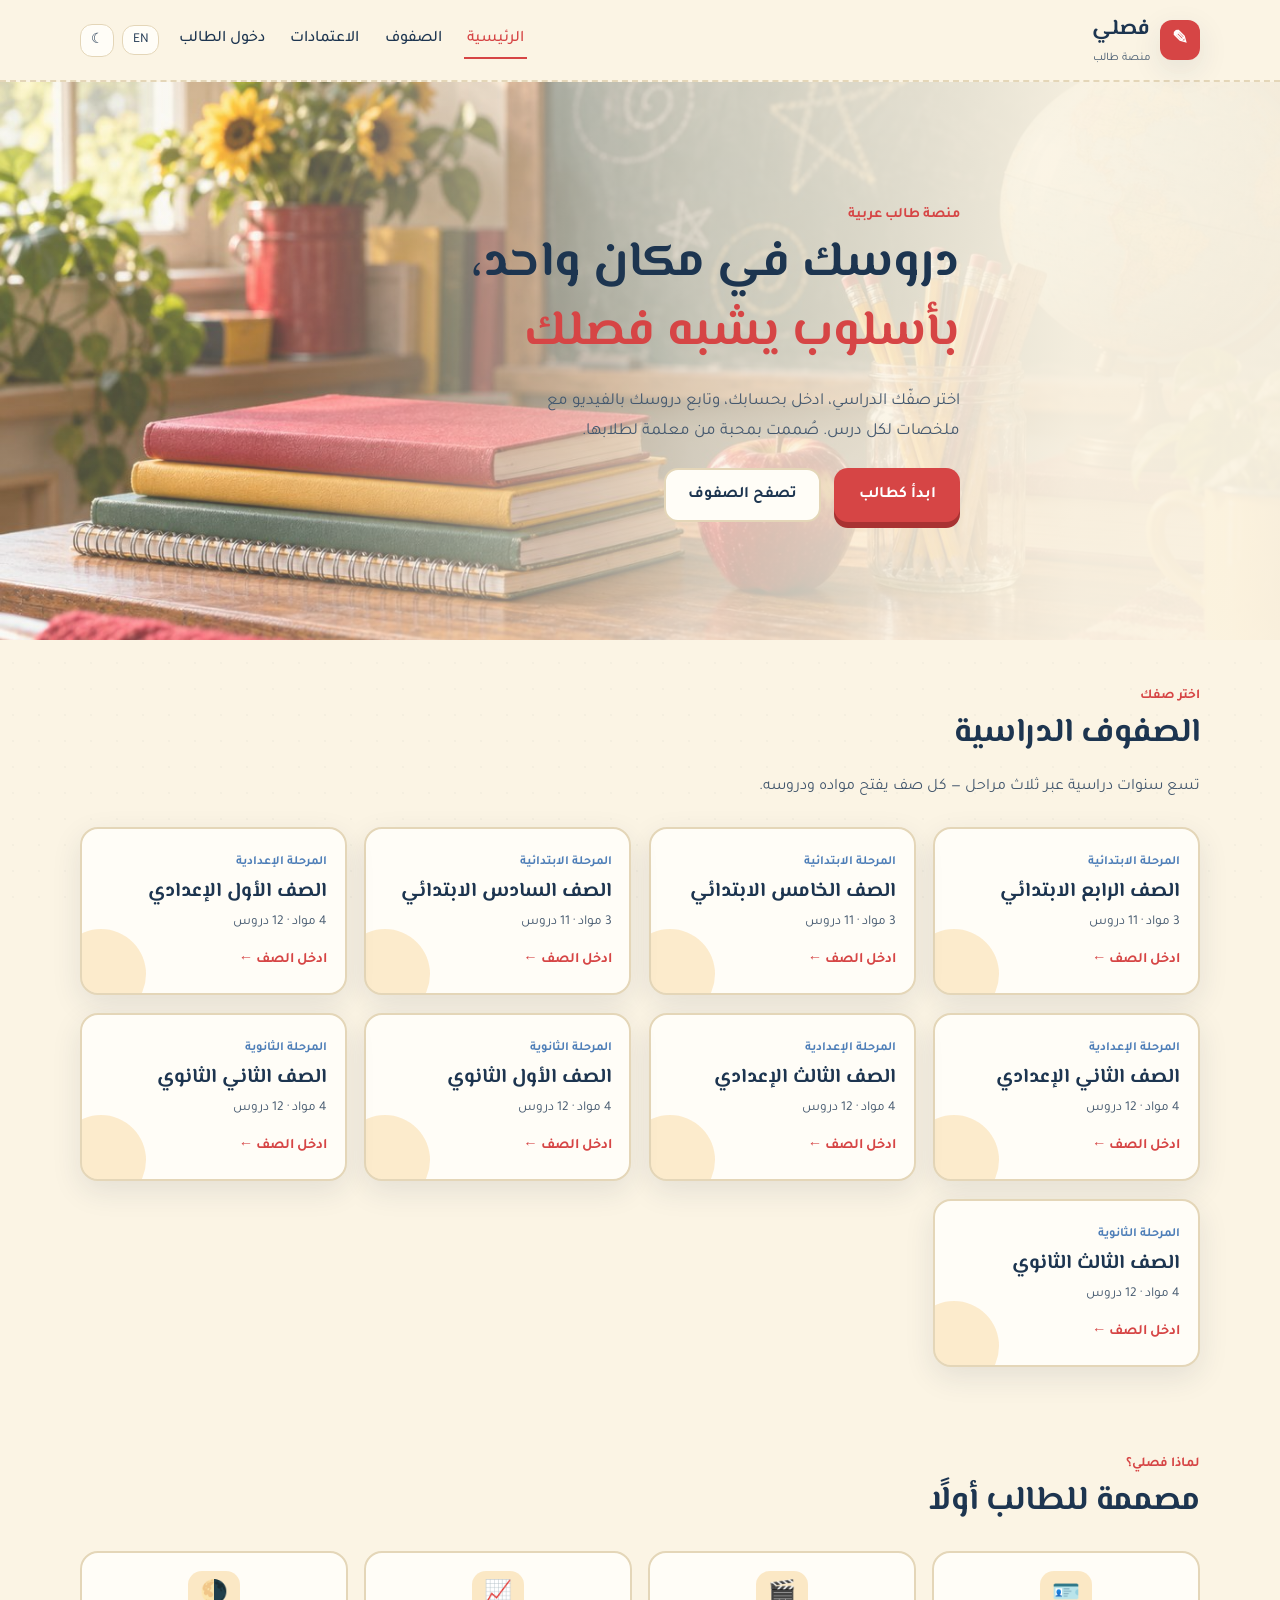
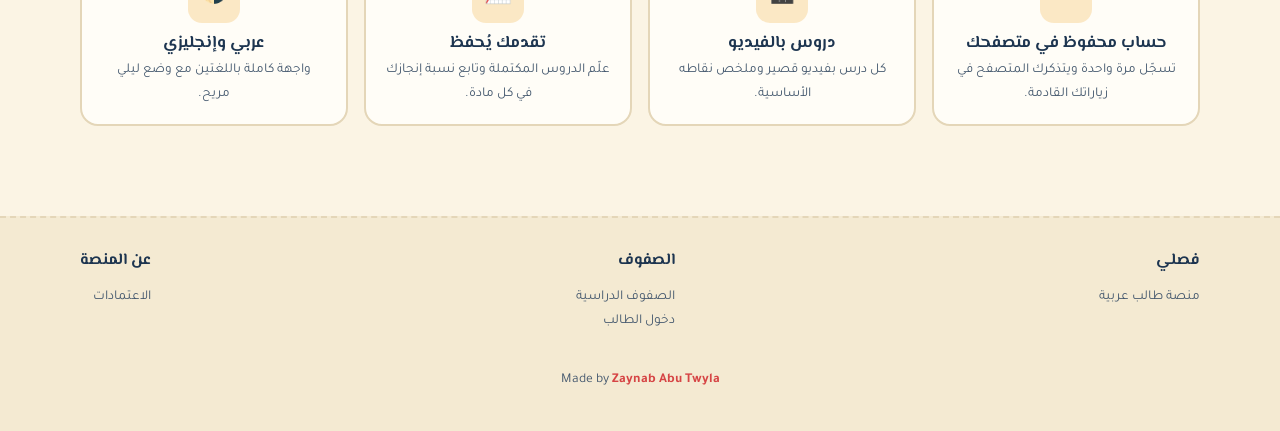
==== class.html @ 714e20f6 "Import site files" ====
<!DOCTYPE html>
<html lang="ar" dir="rtl">
<head>
<meta charset="UTF-8">
<meta name="viewport" content="width=device-width, initial-scale=1.0">
<title data-ar="المادة — فصلي" data-en="Subject — Fasli">المادة — فصلي</title>
<link rel="stylesheet" href="assets/fonts/fonts.css">
<link rel="stylesheet" href="assets/css/style.css">
</head>
<body data-page="class" data-active="grades">
<header id="site-header" class="site-header"></header>
<main class="wrap section">
  <a id="back-link" href="dashboard.html"></a>
  <div class="section-head" style="margin-top:1rem">
    <h2 id="class-title"></h2>
    <p id="class-sub"></p>
  </div>
  <div class="lesson-list" id="lesson-list"></div>
</main>
<footer id="site-footer" class="site-footer"></footer>
<script src="assets/js/data.js"></script>
<script src="assets/js/i18n.js"></script>
<script src="assets/js/app.js"></script>
</body>
</html>
---- assets/fonts/fonts.css ----
@font-face {
  font-family: 'El Messiri';
  font-style: normal;
  font-weight: 500;
  font-display: swap;
  src: url(elmessiri-500-arabic.woff2) format('woff2');
  unicode-range: U+0600-06FF, U+0750-077F, U+0870-0891, U+0897-08E1, U+08E3-08FF, U+200C-200E, U+2010-2011, U+204F, U+2E41, U+FB50-FDFF, U+FE70-FE74, U+FE76-FEFC, U+102E0-102FB, U+10E60-10E7E, U+10EC2-10EC7, U+10EC9-10EEE, U+10EF0-10EFF, U+1EE00-1EE03, U+1EE05-1EE1F, U+1EE21-1EE22, U+1EE24, U+1EE27, U+1EE29-1EE32, U+1EE34-1EE37, U+1EE39, U+1EE3B, U+1EE42, U+1EE47, U+1EE49, U+1EE4B, U+1EE4D-1EE4F, U+1EE51-1EE52, U+1EE54, U+1EE57, U+1EE59, U+1EE5B, U+1EE5D, U+1EE5F, U+1EE61-1EE62, U+1EE64, U+1EE67-1EE6A, U+1EE6C-1EE72, U+1EE74-1EE77, U+1EE79-1EE7C, U+1EE7E, U+1EE80-1EE89, U+1EE8B-1EE9B, U+1EEA1-1EEA3, U+1EEA5-1EEA9, U+1EEAB-1EEBB, U+1EEF0-1EEF1;
}

@font-face {
  font-family: 'El Messiri';
  font-style: normal;
  font-weight: 500;
  font-display: swap;
  src: url(elmessiri-500-latin-ext.woff2) format('woff2');
  unicode-range: U+0100-02BA, U+02BD-02C5, U+02C7-02CC, U+02CE-02D7, U+02DD-02FF, U+0304, U+0308, U+0329, U+1D00-1DBF, U+1E00-1E9F, U+1EF2-1EFF, U+2020, U+20A0-20AB, U+20AD-20C4, U+2113, U+2C60-2C7F, U+A720-A7FF;
}

@font-face {
  font-family: 'El Messiri';
  font-style: normal;
  font-weight: 500;
  font-display: swap;
  src: url(elmessiri-500-latin.woff2) format('woff2');
  unicode-range: U+0000-00FF, U+0131, U+0152-0153, U+02BB-02BC, U+02C6, U+02DA, U+02DC, U+0304, U+0308, U+0329, U+2000-206F, U+20AC, U+2122, U+2191, U+2193, U+2212, U+2215, U+FEFF, U+FFFD;
}

@font-face {
  font-family: 'El Messiri';
  font-style: normal;
  font-weight: 600;
  font-display: swap;
  src: url(elmessiri-600-arabic.woff2) format('woff2');
  unicode-range: U+0600-06FF, U+0750-077F, U+0870-0891, U+0897-08E1, U+08E3-08FF, U+200C-200E, U+2010-2011, U+204F, U+2E41, U+FB50-FDFF, U+FE70-FE74, U+FE76-FEFC, U+102E0-102FB, U+10E60-10E7E, U+10EC2-10EC7, U+10EC9-10EEE, U+10EF0-10EFF, U+1EE00-1EE03, U+1EE05-1EE1F, U+1EE21-1EE22, U+1EE24, U+1EE27, U+1EE29-1EE32, U+1EE34-1EE37, U+1EE39, U+1EE3B, U+1EE42, U+1EE47, U+1EE49, U+1EE4B, U+1EE4D-1EE4F, U+1EE51-1EE52, U+1EE54, U+1EE57, U+1EE59, U+1EE5B, U+1EE5D, U+1EE5F, U+1EE61-1EE62, U+1EE64, U+1EE67-1EE6A, U+1EE6C-1EE72, U+1EE74-1EE77, U+1EE79-1EE7C, U+1EE7E, U+1EE80-1EE89, U+1EE8B-1EE9B, U+1EEA1-1EEA3, U+1EEA5-1EEA9, U+1EEAB-1EEBB, U+1EEF0-1EEF1;
}

@font-face {
  font-family: 'El Messiri';
  font-style: normal;
  font-weight: 600;
  font-display: swap;
  src: url(elmessiri-600-latin-ext.woff2) format('woff2');
  unicode-range: U+0100-02BA, U+02BD-02C5, U+02C7-02CC, U+02CE-02D7, U+02DD-02FF, U+0304, U+0308, U+0329, U+1D00-1DBF, U+1E00-1E9F, U+1EF2-1EFF, U+2020, U+20A0-20AB, U+20AD-20C4, U+2113, U+2C60-2C7F, U+A720-A7FF;
}

@font-face {
  font-family: 'El Messiri';
  font-style: normal;
  font-weight: 600;
  font-display: swap;
  src: url(elmessiri-600-latin.woff2) format('woff2');
  unicode-range: U+0000-00FF, U+0131, U+0152-0153, U+02BB-02BC, U+02C6, U+02DA, U+02DC, U+0304, U+0308, U+0329, U+2000-206F, U+20AC, U+2122, U+2191, U+2193, U+2212, U+2215, U+FEFF, U+FFFD;
}

@font-face {
  font-family: 'El Messiri';
  font-style: normal;
  font-weight: 700;
  font-display: swap;
  src: url(elmessiri-700-arabic.woff2) format('woff2');
  unicode-range: U+0600-06FF, U+0750-077F, U+0870-0891, U+0897-08E1, U+08E3-08FF, U+200C-200E, U+2010-2011, U+204F, U+2E41, U+FB50-FDFF, U+FE70-FE74, U+FE76-FEFC, U+102E0-102FB, U+10E60-10E7E, U+10EC2-10EC7, U+10EC9-10EEE, U+10EF0-10EFF, U+1EE00-1EE03, U+1EE05-1EE1F, U+1EE21-1EE22, U+1EE24, U+1EE27, U+1EE29-1EE32, U+1EE34-1EE37, U+1EE39, U+1EE3B, U+1EE42, U+1EE47, U+1EE49, U+1EE4B, U+1EE4D-1EE4F, U+1EE51-1EE52, U+1EE54, U+1EE57, U+1EE59, U+1EE5B, U+1EE5D, U+1EE5F, U+1EE61-1EE62, U+1EE64, U+1EE67-1EE6A, U+1EE6C-1EE72, U+1EE74-1EE77, U+1EE79-1EE7C, U+1EE7E, U+1EE80-1EE89, U+1EE8B-1EE9B, U+1EEA1-1EEA3, U+1EEA5-1EEA9, U+1EEAB-1EEBB, U+1EEF0-1EEF1;
}

@font-face {
  font-family: 'El Messiri';
  font-style: normal;
  font-weight: 700;
  font-display: swap;
  src: url(elmessiri-700-latin-ext.woff2) format('woff2');
  unicode-range: U+0100-02BA, U+02BD-02C5, U+02C7-02CC, U+02CE-02D7, U+02DD-02FF, U+0304, U+0308, U+0329, U+1D00-1DBF, U+1E00-1E9F, U+1EF2-1EFF, U+2020, U+20A0-20AB, U+20AD-20C4, U+2113, U+2C60-2C7F, U+A720-A7FF;
}

@font-face {
  font-family: 'El Messiri';
  font-style: normal;
  font-weight: 700;
  font-display: swap;
  src: url(elmessiri-700-latin.woff2) format('woff2');
  unicode-range: U+0000-00FF, U+0131, U+0152-0153, U+02BB-02BC, U+02C6, U+02DA, U+02DC, U+0304, U+0308, U+0329, U+2000-206F, U+20AC, U+2122, U+2191, U+2193, U+2212, U+2215, U+FEFF, U+FFFD;
}

@font-face {
  font-family: 'Tajawal';
  font-style: normal;
  font-weight: 400;
  font-display: swap;
  src: url(tajawal-400-arabic.woff2) format('woff2');
  unicode-range: U+0600-06FF, U+0750-077F, U+0870-0891, U+0897-08E1, U+08E3-08FF, U+200C-200E, U+2010-2011, U+204F, U+2E41, U+FB50-FDFF, U+FE70-FE74, U+FE76-FEFC, U+102E0-102FB, U+10E60-10E7E, U+10EC2-10EC7, U+10EC9-10EEE, U+10EF0-10EFF, U+1EE00-1EE03, U+1EE05-1EE1F, U+1EE21-1EE22, U+1EE24, U+1EE27, U+1EE29-1EE32, U+1EE34-1EE37, U+1EE39, U+1EE3B, U+1EE42, U+1EE47, U+1EE49, U+1EE4B, U+1EE4D-1EE4F, U+1EE51-1EE52, U+1EE54, U+1EE57, U+1EE59, U+1EE5B, U+1EE5D, U+1EE5F, U+1EE61-1EE62, U+1EE64, U+1EE67-1EE6A, U+1EE6C-1EE72, U+1EE74-1EE77, U+1EE79-1EE7C, U+1EE7E, U+1EE80-1EE89, U+1EE8B-1EE9B, U+1EEA1-1EEA3, U+1EEA5-1EEA9, U+1EEAB-1EEBB, U+1EEF0-1EEF1;
}

@font-face {
  font-family: 'Tajawal';
  font-style: normal;
  font-weight: 400;
  font-display: swap;
  src: url(tajawal-400-latin.woff2) format('woff2');
  unicode-range: U+0000-00FF, U+0131, U+0152-0153, U+02BB-02BC, U+02C6, U+02DA, U+02DC, U+0304, U+0308, U+0329, U+2000-206F, U+20AC, U+2122, U+2191, U+2193, U+2212, U+2215, U+FEFF, U+FFFD;
}

@font-face {
  font-family: 'Tajawal';
  font-style: normal;
  font-weight: 500;
  font-display: swap;
  src: url(tajawal-500-arabic.woff2) format('woff2');
  unicode-range: U+0600-06FF, U+0750-077F, U+0870-0891, U+0897-08E1, U+08E3-08FF, U+200C-200E, U+2010-2011, U+204F, U+2E41, U+FB50-FDFF, U+FE70-FE74, U+FE76-FEFC, U+102E0-102FB, U+10E60-10E7E, U+10EC2-10EC7, U+10EC9-10EEE, U+10EF0-10EFF, U+1EE00-1EE03, U+1EE05-1EE1F, U+1EE21-1EE22, U+1EE24, U+1EE27, U+1EE29-1EE32, U+1EE34-1EE37, U+1EE39, U+1EE3B, U+1EE42, U+1EE47, U+1EE49, U+1EE4B, U+1EE4D-1EE4F, U+1EE51-1EE52, U+1EE54, U+1EE57, U+1EE59, U+1EE5B, U+1EE5D, U+1EE5F, U+1EE61-1EE62, U+1EE64, U+1EE67-1EE6A, U+1EE6C-1EE72, U+1EE74-1EE77, U+1EE79-1EE7C, U+1EE7E, U+1EE80-1EE89, U+1EE8B-1EE9B, U+1EEA1-1EEA3, U+1EEA5-1EEA9, U+1EEAB-1EEBB, U+1EEF0-1EEF1;
}

@font-face {
  font-family: 'Tajawal';
  font-style: normal;
  font-weight: 500;
  font-display: swap;
  src: url(tajawal-500-latin.woff2) format('woff2');
  unicode-range: U+0000-00FF, U+0131, U+0152-0153, U+02BB-02BC, U+02C6, U+02DA, U+02DC, U+0304, U+0308, U+0329, U+2000-206F, U+20AC, U+2122, U+2191, U+2193, U+2212, U+2215, U+FEFF, U+FFFD;
}

@font-face {
  font-family: 'Tajawal';
  font-style: normal;
  font-weight: 700;
  font-display: swap;
  src: url(tajawal-700-arabic.woff2) format('woff2');
  unicode-range: U+0600-06FF, U+0750-077F, U+0870-0891, U+0897-08E1, U+08E3-08FF, U+200C-200E, U+2010-2011, U+204F, U+2E41, U+FB50-FDFF, U+FE70-FE74, U+FE76-FEFC, U+102E0-102FB, U+10E60-10E7E, U+10EC2-10EC7, U+10EC9-10EEE, U+10EF0-10EFF, U+1EE00-1EE03, U+1EE05-1EE1F, U+1EE21-1EE22, U+1EE24, U+1EE27, U+1EE29-1EE32, U+1EE34-1EE37, U+1EE39, U+1EE3B, U+1EE42, U+1EE47, U+1EE49, U+1EE4B, U+1EE4D-1EE4F, U+1EE51-1EE52, U+1EE54, U+1EE57, U+1EE59, U+1EE5B, U+1EE5D, U+1EE5F, U+1EE61-1EE62, U+1EE64, U+1EE67-1EE6A, U+1EE6C-1EE72, U+1EE74-1EE77, U+1EE79-1EE7C, U+1EE7E, U+1EE80-1EE89, U+1EE8B-1EE9B, U+1EEA1-1EEA3, U+1EEA5-1EEA9, U+1EEAB-1EEBB, U+1EEF0-1EEF1;
}

@font-face {
  font-family: 'Tajawal';
  font-style: normal;
  font-weight: 700;
  font-display: swap;
  src: url(tajawal-700-latin.woff2) format('woff2');
  unicode-range: U+0000-00FF, U+0131, U+0152-0153, U+02BB-02BC, U+02C6, U+02DA, U+02DC, U+0304, U+0308, U+0329, U+2000-206F, U+20AC, U+2122, U+2191, U+2193, U+2212, U+2215, U+FEFF, U+FFFD;
}
---- assets/css/style.css ----
/* فصلي — منصة الطالب | Fasli student platform — classroom notebook design */
:root{
  --paper:#fbf4e4; --paper2:#f4ead2; --card:#fffdf7; --ink:#1d3550; --ink-soft:#44586e;
  --navy:#16324f; --red:#d64545; --mustard:#f0a832; --sky:#4f7fb8; --line:#e4d6b8;
  --shadow:0 10px 30px rgba(29,53,80,.10); --radius:18px;
  --font-head:'El Messiri',serif; --font-body:'Tajawal',sans-serif;
}
[data-theme=dark]{
  --paper:#122336; --paper2:#0e1d2c; --card:#18304a; --ink:#f2e9d8; --ink-soft:#b9c6d4;
  --navy:#0b1a29; --red:#ff7b6b; --mustard:#f6c460; --sky:#7fb0e6; --line:#2a4763;
  --shadow:0 12px 34px rgba(0,0,0,.45);
}
*{box-sizing:border-box;min-width:0}
html{scroll-behavior:smooth}
body{margin:0;font-family:var(--font-body);background:var(--paper);color:var(--ink);line-height:1.75;transition:background .3s,color .3s}
body::before{content:"";position:fixed;inset:0;pointer-events:none;opacity:.5;
  background-image:radial-gradient(rgba(29,53,80,.05) 1px,transparent 1px);background-size:26px 26px}
[data-theme=dark] body::before{background-image:radial-gradient(rgba(255,255,255,.05) 1px,transparent 1px)}
h1,h2,h3,h4{font-family:var(--font-head);line-height:1.4;margin:0 0 .4em}
a{color:var(--sky);text-decoration:none}
img{max-width:100%;height:auto;display:block}
.wrap{width:min(1120px,92%);margin-inline:auto}
.skip{position:absolute;inset-inline-start:-999px}

/* شريط توضيحي */
.demo-ribbon{background:var(--navy);color:#f7e9c8;font-size:.82rem;text-align:center;padding:.35rem .8rem;position:relative;z-index:5}
[data-theme=dark] .demo-ribbon{background:#08141f}

/* الترويسة */
.site-header{position:sticky;top:0;z-index:20;background:color-mix(in srgb,var(--paper) 88%,transparent);backdrop-filter:blur(10px);border-bottom:2px dashed var(--line)}
.header-in{display:flex;align-items:center;gap:1rem;padding:.7rem 0}
.brand{display:flex;align-items:center;gap:.6rem;font-family:var(--font-head);font-weight:700;font-size:1.35rem;color:var(--ink)}
.brand .mark{width:40px;height:40px;border-radius:12px;background:var(--red);display:grid;place-items:center;color:#fff;font-size:1.2rem;box-shadow:var(--shadow)}
.brand small{display:block;font-family:var(--font-body);font-weight:400;font-size:.72rem;color:var(--ink-soft)}
.main-nav{display:flex;gap:1.2rem;margin-inline-start:auto;align-items:center}
.main-nav a{color:var(--ink);font-weight:500;padding:.25rem .2rem;border-bottom:2px solid transparent}
.main-nav a[aria-current],.main-nav a:hover{border-color:var(--red);color:var(--red)}
.header-tools{display:flex;gap:.5rem;align-items:center}
.icon-btn,.lang-btn{border:1.5px solid var(--line);background:var(--card);color:var(--ink);border-radius:12px;padding:.35rem .6rem;font-family:var(--font-body);font-size:.85rem;cursor:pointer;display:inline-flex;align-items:center;gap:.3rem}
.icon-btn:hover,.lang-btn:hover{border-color:var(--red)}
.burger{display:none}
@media (max-width:840px){
  .burger{display:inline-flex;margin-inline-start:auto}
  .main-nav{display:none;position:absolute;top:100%;inset-inline:0;background:var(--card);flex-direction:column;align-items:stretch;padding:1rem 5%;gap:.4rem;border-bottom:2px dashed var(--line)}
  body.nav-open .main-nav{display:flex}
}

/* البطل */
:root{--hero-scrim:linear-gradient(to left,rgba(251,244,228,.96) 16%,rgba(251,244,228,.74) 46%,rgba(251,244,228,.26) 80%)}
html[dir=ltr]{--hero-scrim:linear-gradient(to right,rgba(251,244,228,.96) 16%,rgba(251,244,228,.74) 46%,rgba(251,244,228,.26) 80%)}
html[data-theme=dark]{--hero-scrim:linear-gradient(to left,rgba(18,35,54,.96) 16%,rgba(18,35,54,.78) 46%,rgba(18,35,54,.34) 80%)}
html[data-theme=dark][dir=ltr]{--hero-scrim:linear-gradient(to right,rgba(18,35,54,.96) 16%,rgba(18,35,54,.78) 46%,rgba(18,35,54,.34) 80%)}
@media (max-width:700px){
  :root,html[dir=ltr]{--hero-scrim:linear-gradient(rgba(251,244,228,.92),rgba(251,244,228,.84))}
  html[data-theme=dark],html[data-theme=dark][dir=ltr]{--hero-scrim:linear-gradient(rgba(18,35,54,.92),rgba(18,35,54,.85))}
}
.hero{position:relative;overflow:hidden;display:flex;align-items:center;min-height:clamp(400px,62vh,580px);
  background-image:var(--hero-scrim),url('../img/hero.jpg');background-size:cover,cover;background-position:center,center 34%;background-repeat:no-repeat}
.hero-inner{max-width:640px;padding:3.6rem 0}
.hero .kicker{color:var(--red);font-weight:700;font-size:.9rem}
.hero h1{font-size:clamp(1.9rem,4.6vw,3.1rem)}
.hero h1 em{font-style:normal;color:var(--red);position:relative}
.hero h1 em::after{content:"";position:absolute;inset-inline:0;bottom:.06em;height:.28em;background:color-mix(in srgb,var(--mustard) 55%,transparent);z-index:-1;border-radius:3px}
.hero p.lead{color:var(--ink-soft);font-size:1.06rem;max-width:52ch}
.cta-row{display:flex;gap:.8rem;flex-wrap:wrap;margin-top:1.3rem}
.btn{display:inline-flex;align-items:center;gap:.5rem;border-radius:14px;padding:.7rem 1.4rem;font-family:var(--font-body);font-weight:700;font-size:1rem;border:2px solid transparent;cursor:pointer;transition:transform .15s}
.btn:hover{transform:translateY(-2px)}
.btn-primary{background:var(--red);color:#fff;box-shadow:0 6px 0 #a83232}
[data-theme=dark] .btn-primary{box-shadow:0 6px 0 #8f2b22}
.btn-primary:active{transform:translateY(2px);box-shadow:0 2px 0 #a83232}
.btn-ghost{background:var(--card);color:var(--ink);border-color:var(--line)}
.btn-ghost:hover{border-color:var(--sky)}

/* أقسام */
.section{padding:2.6rem 0}
.section-head{max-width:60ch;margin-bottom:1.6rem}
.section-head .kicker{color:var(--red);font-weight:700;font-size:.85rem}
.section-head h2{font-size:clamp(1.5rem,3vw,2.1rem)}
.section-head p{color:var(--ink-soft)}

/* بطاقات المراحل والصفوف */
.grade-grid{display:grid;grid-template-columns:repeat(auto-fill,minmax(230px,1fr));gap:1.1rem}
.grade-card{background:var(--card);border:2px solid var(--line);border-radius:var(--radius);padding:1.2rem 1.1rem;box-shadow:var(--shadow);position:relative;overflow:hidden;transition:transform .15s,border-color .15s;color:var(--ink)}
.grade-card:hover{transform:translateY(-4px) rotate(-.4deg);border-color:var(--mustard)}
.grade-card .stage{font-size:.78rem;color:var(--sky);font-weight:700}
.grade-card h3{font-size:1.25rem;margin:.15rem 0 .3rem}
.grade-card p{font-size:.85rem;color:var(--ink-soft);margin:0 0 .7rem}
.grade-card .go{font-weight:700;color:var(--red);font-size:.9rem}
.grade-card::after{content:"";position:absolute;inset-inline-end:-26px;bottom:-26px;width:90px;height:90px;border-radius:50%;background:color-mix(in srgb,var(--mustard) 22%,transparent)}

/* بطاقات المواد والدروس */
.subject-grid{display:grid;grid-template-columns:repeat(auto-fill,minmax(250px,1fr));gap:1.1rem}
.subject-card{background:var(--card);border:2px solid var(--line);border-radius:var(--radius);overflow:hidden;box-shadow:var(--shadow);color:var(--ink);transition:transform .15s}
.subject-card:hover{transform:translateY(-4px)}
.subject-card .thumb{aspect-ratio:16/9;object-fit:cover;width:100%}
.subject-card .body{padding:1rem 1.1rem 1.2rem}
.subject-card h3{font-size:1.15rem;margin:0 0 .25rem}
.subject-card .meta{font-size:.82rem;color:var(--ink-soft);display:flex;gap:.9rem;flex-wrap:wrap}
.progress{height:8px;border-radius:99px;background:var(--paper2);margin-top:.7rem;overflow:hidden}
.progress i{display:block;height:100%;background:linear-gradient(90deg,var(--mustard),var(--red));border-radius:99px}

.lesson-list{display:grid;gap:.8rem}
.lesson-row{display:flex;gap:1rem;align-items:center;background:var(--card);border:2px solid var(--line);border-radius:16px;padding:.85rem 1rem;color:var(--ink);transition:border-color .15s}
.lesson-row:hover{border-color:var(--sky)}
.lesson-row .num{flex:0 0 44px;height:44px;border-radius:12px;background:var(--paper2);display:grid;place-items:center;font-family:var(--font-head);font-weight:700;color:var(--red)}
.lesson-row .info h3{font-size:1.02rem;margin:0}
.lesson-row .info span{font-size:.8rem;color:var(--ink-soft)}
.lesson-row .badge{margin-inline-start:auto;font-size:.75rem;font-weight:700;padding:.2rem .7rem;border-radius:99px;background:color-mix(in srgb,var(--sky) 16%,transparent);color:var(--sky);white-space:nowrap}
.lesson-row.done .badge{background:color-mix(in srgb,#3f9d63 18%,transparent);color:#3f9d63}

/* صفحة الدرس */
.lesson-hero{display:grid;grid-template-columns:1.25fr .75fr;gap:1.6rem;align-items:start}
@media (max-width:900px){.lesson-hero{grid-template-columns:1fr}}
.video-shell{border-radius:20px;overflow:hidden;border:3px solid var(--card);box-shadow:var(--shadow);background:#000}
.video-shell video{width:100%;display:block;aspect-ratio:16/9}
.note-card{background:var(--card);border:2px dashed var(--line);border-radius:var(--radius);padding:1.2rem 1.3rem}
.note-card h3{color:var(--red)}
.note-card ul{margin:.4rem 0;padding-inline-start:1.2rem}
.note-card li{margin:.3rem 0;font-size:.95rem}

/* تسجيل الدخول */
.auth-wrap{min-height:70vh;display:grid;place-items:center;padding:3rem 0}
.auth-card{position:relative;width:min(430px,100%);background:var(--card);border:2px solid var(--line);border-radius:24px;box-shadow:var(--shadow);padding:2rem 1.8rem;position:relative}
.auth-card::before{content:"";position:absolute;top:-13px;left:50%;width:120px;height:26px;background:color-mix(in srgb,var(--mustard) 70%,transparent);transform:translateX(-50%) rotate(-2deg);border-radius:3px}
.auth-card h1{font-size:1.5rem;text-align:center}
.auth-card .sub{text-align:center;color:var(--ink-soft);font-size:.9rem;margin-bottom:1.2rem}
.field{margin-bottom:1rem}
.field label{display:block;font-weight:700;font-size:.88rem;margin-bottom:.3rem}
.field input,.field select{width:100%;padding:.65rem .8rem;border-radius:12px;border:1.5px solid var(--line);background:var(--paper);color:var(--ink);font-family:var(--font-body);font-size:.95rem}
.field input:focus,.field select:focus{outline:2px solid var(--sky);outline-offset:1px}
.auth-card .btn{width:100%;justify-content:center;margin-top:.4rem}
.demo-hint{margin-top:1rem;font-size:.8rem;color:var(--ink-soft);background:var(--paper2);border-radius:12px;padding:.6rem .8rem;text-align:center}

/* ترحيب الطالب */
.welcome-bar{display:flex;align-items:center;gap:1rem;background:linear-gradient(120deg,color-mix(in srgb,var(--navy) 92%,#000),var(--navy));color:#f7e9c8;border-radius:22px;padding:1.4rem 1.6rem;margin:1.6rem 0;flex-wrap:wrap}
.welcome-bar h2{margin:0;font-size:1.4rem}
.welcome-bar p{margin:0;font-size:.9rem;opacity:.85}
.welcome-bar .spacer{margin-inline-start:auto;display:flex;gap:.6rem;flex-wrap:wrap}
.chip-btn{border:1.5px solid rgba(247,233,200,.4);background:transparent;color:#f7e9c8;border-radius:12px;padding:.45rem 1rem;font-family:var(--font-body);font-size:.85rem;cursor:pointer}
.chip-btn:hover{background:rgba(247,233,200,.12)}

/* مميزات */
.feat-grid{display:grid;grid-template-columns:repeat(auto-fit,minmax(220px,1fr));gap:1rem}
.feat{background:var(--card);border:2px solid var(--line);border-radius:var(--radius);padding:1.1rem;text-align:center}
.feat .ico{width:52px;height:52px;margin:0 auto .6rem;border-radius:14px;display:grid;place-items:center;font-size:1.4rem;background:color-mix(in srgb,var(--mustard) 25%,transparent)}
.feat h3{font-size:1.05rem;margin-bottom:.2rem}
.feat p{font-size:.85rem;color:var(--ink-soft);margin:0}

/* تنبيه */
.alert{border-radius:14px;padding:.8rem 1rem;font-size:.9rem;border:1.5px dashed var(--red);color:var(--red);background:color-mix(in srgb,var(--red) 8%,transparent);margin:1rem 0}

/* التذييل */
.site-footer{margin-top:3rem;border-top:2px dashed var(--line);background:var(--paper2);padding:2rem 0 2.4rem}
.footer-grid{display:flex;gap:1.4rem;flex-wrap:wrap;align-items:flex-start;justify-content:space-between}
.site-footer h4{margin:0 0 .4rem;font-size:1rem}
.site-footer p,.site-footer a{font-size:.85rem;color:var(--ink-soft)}
.site-footer a:hover{color:var(--red)}
.made-by{font-size:.85rem;color:var(--ink-soft);margin-top:1.4rem;text-align:center}
.made-by a{color:var(--red);font-weight:700}

@media (prefers-reduced-motion:reduce){*{animation:none!important;transition:none!important;scroll-behavior:auto}}
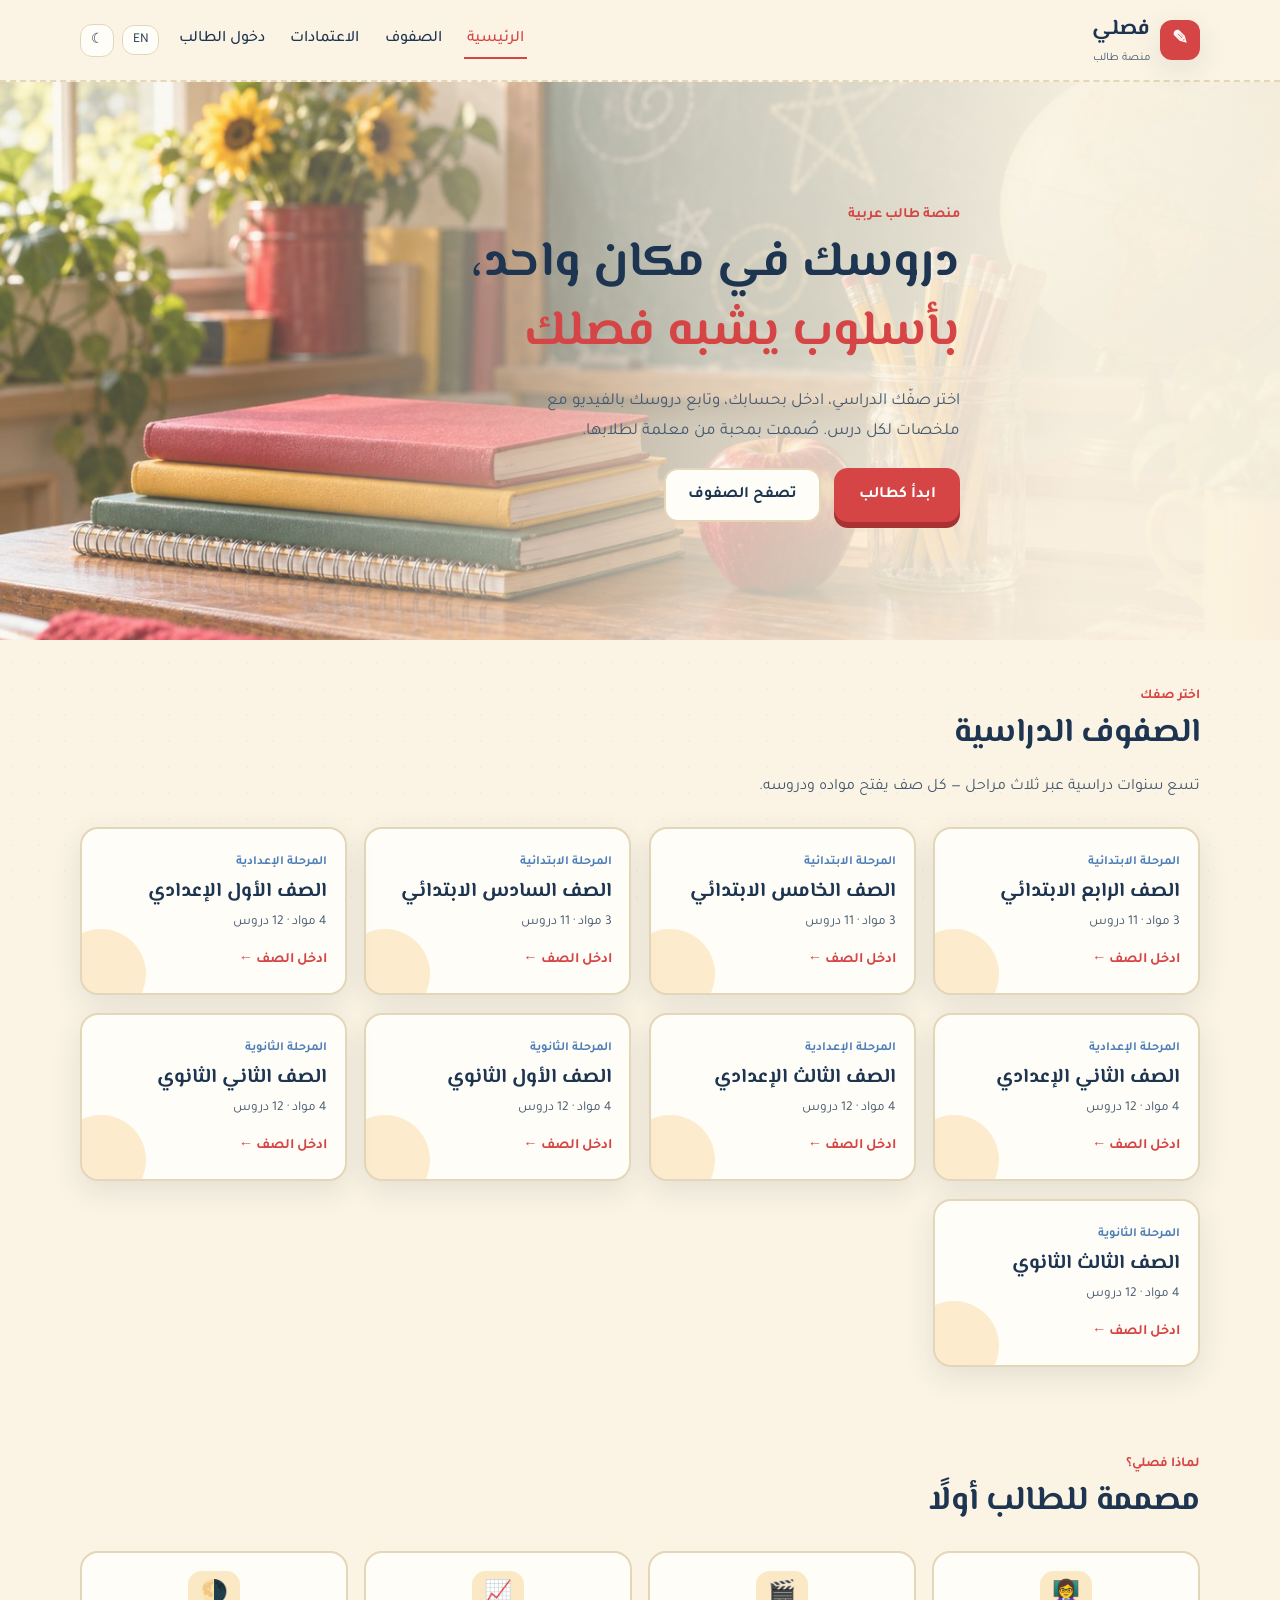
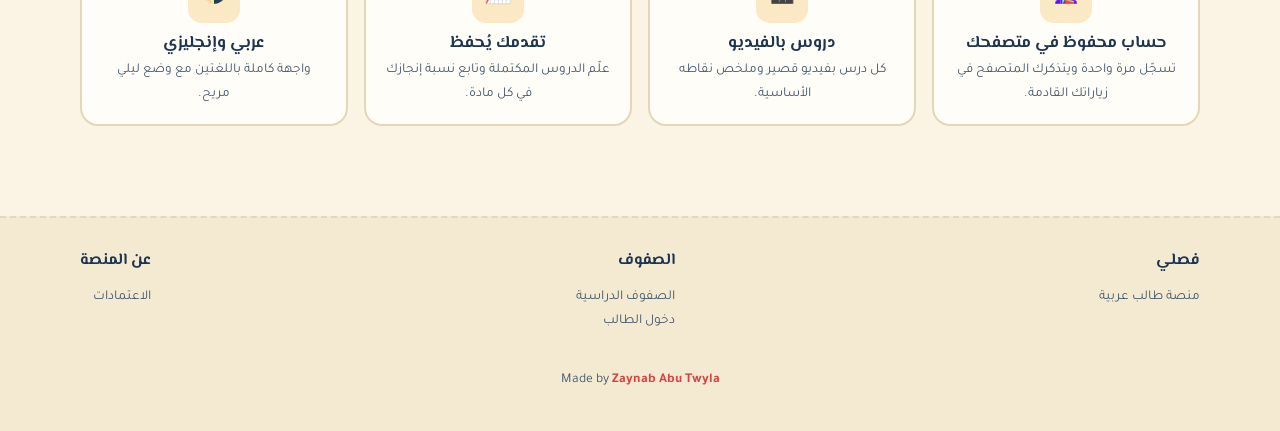
==== commit 3fafcc37: "اصلاح مسار التعلم: توجيه الصفوف والمواد، تتبع مشاهدة حقيقي، وقفل الدروس بالتتابع" ====
--- a/class.html
+++ b/class.html
@@ -3,19 +3,21 @@
 <head>
 <meta charset="UTF-8">
 <meta name="viewport" content="width=device-width, initial-scale=1.0">
-<title data-ar="المادة — فصلي" data-en="Subject — Fasli">المادة — فصلي</title>
+<title data-ar="الصف — فصلي" data-en="Grade — Fasli">الصف — فصلي</title>
+<script>try{var _t=JSON.parse(localStorage.getItem('fasli_theme')||'null')||(matchMedia('(prefers-color-scheme: dark)').matches?'dark':'light');document.documentElement.dataset.theme=_t;var _l=JSON.parse(localStorage.getItem('fasli_lang')||'"ar"');document.documentElement.lang=_l;document.documentElement.dir=_l==='ar'?'rtl':'ltr';}catch(e){}</script>
 <link rel="stylesheet" href="assets/fonts/fonts.css">
 <link rel="stylesheet" href="assets/css/style.css">
 </head>
 <body data-page="class" data-active="grades">
 <header id="site-header" class="site-header"></header>
 <main class="wrap section">
-  <a id="back-link" href="dashboard.html"></a>
+  <a id="back-link" href="index.html#grades"></a>
   <div class="section-head" style="margin-top:1rem">
     <h2 id="class-title"></h2>
     <p id="class-sub"></p>
   </div>
-  <div class="lesson-list" id="lesson-list"></div>
+  <div class="subject-grid" id="subject-grid" style="display:none"></div>
+  <div class="lesson-list" id="lesson-list" style="display:none"></div>
 </main>
 <footer id="site-footer" class="site-footer"></footer>
 <script src="assets/js/data.js"></script>
